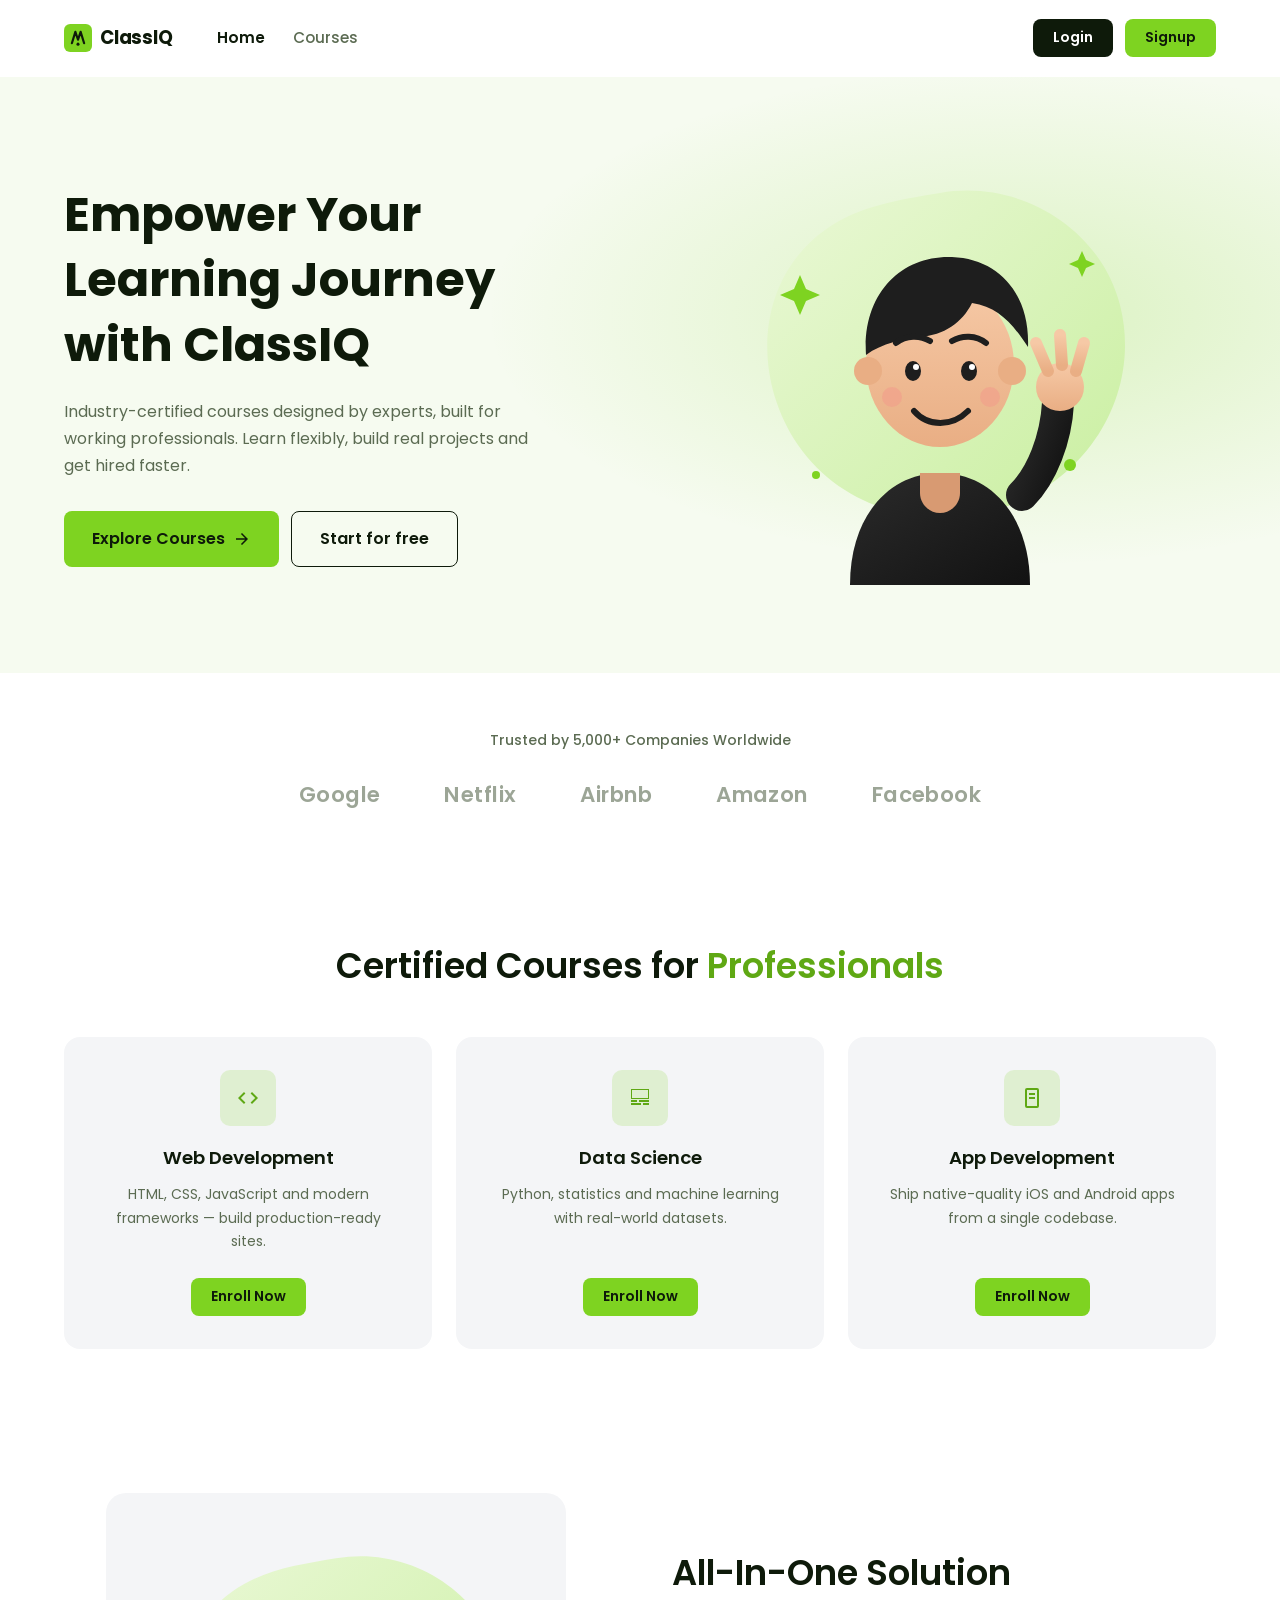
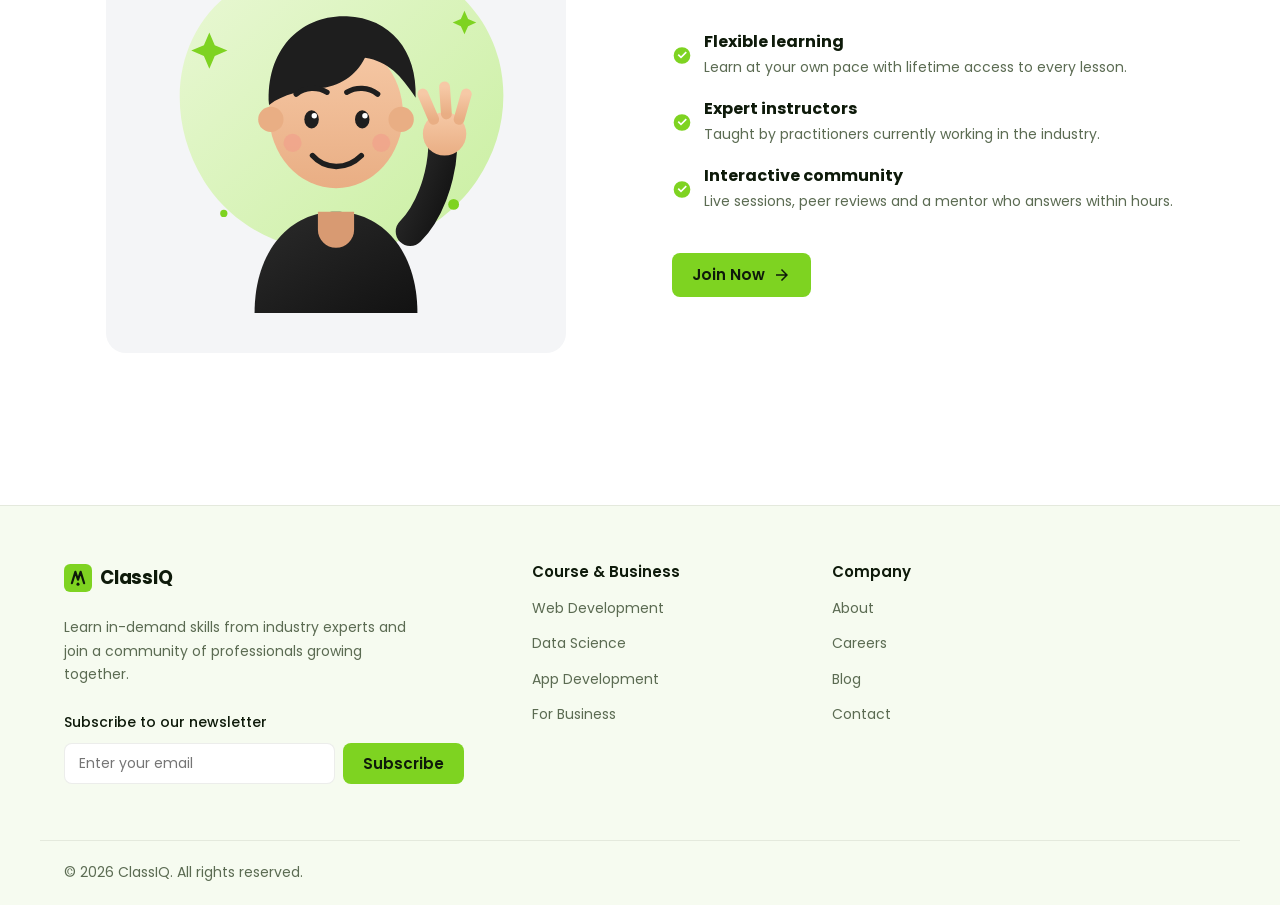
==== index.html @ 4cbecb40 "lain js" ====
<!DOCTYPE html>
<html lang="en">
<head>
  <meta charset="UTF-8" />
  <meta name="viewport" content="width=device-width, initial-scale=1.0" />
  <meta name="theme-color" content="#7ED321" />
  <title>ClassIQ — Empower Your Learning Journey</title>
  <meta name="description" content="ClassIQ is an EdTech platform offering certified courses in Web Development, Data Science and App Development." />
  <link rel="icon" type="image/svg+xml" href="assets/favicon.svg" />
  <link rel="preconnect" href="https://fonts.googleapis.com" />
  <link rel="preconnect" href="https://fonts.gstatic.com" crossorigin />
  <link href="https://fonts.googleapis.com/css2?family=Poppins:wght@400;500;600;700&display=swap" rel="stylesheet" />
  <link rel="stylesheet" href="css/styles.css" />
</head>
<body>

  <!-- ===== Navbar ===== -->
  <header class="navbar" id="navbar">
    <div class="container navbar__inner">
      <a href="index.html" class="logo" aria-label="ClassIQ home">
        <svg viewBox="0 0 64 64" width="28" height="28" aria-hidden="true">
          <rect width="64" height="64" rx="14" fill="#7ED321"/>
          <path d="M18 44 L26 18 L32 36 L38 18 L46 44" fill="none" stroke="#0E1A0A" stroke-width="5" stroke-linecap="round" stroke-linejoin="round"/>
          <circle cx="32" cy="46" r="3.5" fill="#0E1A0A"/>
        </svg>
        <span>ClassIQ</span>
      </a>

      <nav class="navbar__nav" aria-label="Primary">
        <a href="index.html" class="nav-link is-active" aria-current="page">Home</a>
        <a href="courses.html" class="nav-link">Courses</a>
      </nav>

      <div class="navbar__actions">
        <a href="signin.html" class="btn btn--dark btn--sm">Login</a>
        <a href="signup.html" class="btn btn--primary btn--sm">Signup</a>
      </div>

      <button class="icon-btn navbar__burger" id="burger" aria-label="Open menu" aria-expanded="false">
        <svg width="24" height="24" viewBox="0 0 24 24" fill="currentColor"><path d="M3 6h18v2H3V6zm0 5h18v2H3v-2zm0 5h18v2H3v-2z"/></svg>
      </button>
    </div>
  </header>

  <!-- Mobile drawer -->
  <div class="drawer" id="drawer" aria-hidden="true">
    <div class="drawer__panel">
      <div class="drawer__head">
        <a href="index.html" class="logo">
          <svg viewBox="0 0 64 64" width="24" height="24" aria-hidden="true">
            <rect width="64" height="64" rx="14" fill="#7ED321"/>
            <path d="M18 44 L26 18 L32 36 L38 18 L46 44" fill="none" stroke="#0E1A0A" stroke-width="5" stroke-linecap="round" stroke-linejoin="round"/>
            <circle cx="32" cy="46" r="3.5" fill="#0E1A0A"/>
          </svg>
          <span>ClassIQ</span>
        </a>
        <button class="icon-btn" id="drawer-close" aria-label="Close menu">
          <svg width="24" height="24" viewBox="0 0 24 24" fill="currentColor"><path d="M18.3 5.7 12 12l6.3 6.3-1.4 1.4L10.6 13.4 5.7 18.3 4.3 16.9 10.6 12 4.3 5.7 5.7 4.3l4.9 4.9 5.1-5.1z"/></svg>
        </button>
      </div>
      <nav class="drawer__nav" aria-label="Mobile">
        <a href="index.html" class="nav-link is-active">Home</a>
        <a href="courses.html" class="nav-link">Courses</a>
      </nav>
      <div class="drawer__actions">
        <a href="signin.html" class="btn btn--dark btn--block">Login</a>
        <a href="signup.html" class="btn btn--primary btn--block">Signup</a>
      </div>
    </div>
  </div>

  <main>
    <!-- ===== Hero ===== -->
    <section class="hero" aria-labelledby="hero-title">
      <div class="container hero__grid">
        <div class="hero__content reveal">
          <h1 id="hero-title">
            Empower Your<br />Learning Journey<br />with <span class="text-bold">ClassIQ</span>
          </h1>
          <p class="hero__text">
            Industry-certified courses designed by experts, built for working
            professionals. Learn flexibly, build real projects and get hired faster.
          </p>
          <div class="hero__cta">
            <a href="courses.html" class="btn btn--primary btn--lg">
              Explore Courses
              <svg width="18" height="18" viewBox="0 0 24 24" fill="currentColor" aria-hidden="true"><path d="M12 4l-1.4 1.4L16.2 11H4v2h12.2l-5.6 5.6L12 20l8-8-8-8z"/></svg>
            </a>
            <a href="signup.html" class="btn btn--outline btn--lg">Start for free</a>
          </div>
          <!-- <div class="hero__stats">
            <div class="stat"><p class="stat__value">5,000+</p><p class="stat__label">Companies hiring</p></div>
            <div class="stat"><p class="stat__value">120k+</p><p class="stat__label">Active learners</p></div>
            <div class="stat"><p class="stat__value">4.8★</p><p class="stat__label">Average rating</p></div>
          </div> -->
        </div>
        <div class="hero__media reveal" style="--delay:.12s">
          <img src="assets/hero-illustration.svg" alt="A smiling learner waving hello" width="420" height="420" fetchpriority="high" decoding="async" />
        </div>
      </div>
    </section>

    <!-- ===== Trusted by ===== -->
    <section class="trusted" aria-label="Trusted by companies">
      <div class="container">
        <p class="trusted__title">Trusted by 5,000+ Companies Worldwide</p>
        <ul class="trusted__list">
          <li>Google</li><li>Netflix</li><li>Airbnb</li><li>Amazon</li><li>Facebook</li>
        </ul>
      </div>
    </section>

    <!-- ===== Featured courses ===== -->
    <section class="section" aria-labelledby="courses-title">
      <div class="container">
        <div class="section__head reveal">
          <h2 id="courses-title">Certified Courses for <span class="text-primary-dark">Professionals</span></h2>
          <!-- <p class="section__sub">Pick a track, finish a capstone project and earn a certificate that recruiters recognise.</p> -->
        </div>
        <div class="grid grid--3">
          <article class="feature-card reveal" style="--delay:0s">
            <div class="feature-card__icon" aria-hidden="true">
              <svg width="24" height="24" viewBox="0 0 24 24" fill="currentColor"><path d="M9.4 16.6 4.8 12l4.6-4.6L8 6l-6 6 6 6 1.4-1.4zm5.2 0 4.6-4.6-4.6-4.6L16 6l6 6-6 6-1.4-1.4z"/></svg>
            </div>
            <h3>Web Development</h3>
            <p>HTML, CSS, JavaScript and modern frameworks — build production-ready sites.</p>
            <a href="courses.html" class="btn btn--primary btn--sm">Enroll Now</a>
          </article>
          <article class="feature-card reveal" style="--delay:.1s">
            <div class="feature-card__icon" aria-hidden="true">
              <svg width="24" height="24" viewBox="0 0 24 24" fill="currentColor"><path d="M3 3h18v10H3V3zm1 1v8h16V4H4zm-1 10h6v2H3v-2zm8 0h10v2H11v-2zM3 17h10v2H3v-2zm12 0h6v2h-6v-2z"/></svg>
            </div>
            <h3>Data Science</h3>
            <p>Python, statistics and machine learning with real-world datasets.</p>
            <a href="courses.html" class="btn btn--primary btn--sm">Enroll Now</a>
          </article>
          <article class="feature-card reveal" style="--delay:.2s">
            <div class="feature-card__icon" aria-hidden="true">
              <svg width="24" height="24" viewBox="0 0 24 24" fill="currentColor"><path d="M7 2h10a2 2 0 0 1 2 2v16a2 2 0 0 1-2 2H7a2 2 0 0 1-2-2V4a2 2 0 0 1 2-2zm0 2v16h10V4H7zm2 3h6v2H9V7zm0 4h6v2H9v-2z"/></svg>
            </div>
            <h3>App Development</h3>
            <p>Ship native-quality iOS and Android apps from a single codebase.</p>
            <a href="courses.html" class="btn btn--primary btn--sm">Enroll Now</a>
          </article>
        </div>
      </div>
    </section>

    <!-- ===== All-in-one ===== -->
    <section class="section" aria-labelledby="solution-title">
      <div class="container split">
        <div class="split__media reveal">
          <div class="card-surface">
            <img src="assets/hero-illustration.svg" alt="" width="420" height="420" loading="lazy" decoding="async" />
          </div>
        </div>
        <div class="split__content reveal" style="--delay:.12s">
          <h2 id="solution-title">All-In-One Solution</h2>
          <!-- <p class="section__sub">Everything you need to go from first lesson to first job offer, in one place.</p> -->
          <ul class="check-list">
            <li>
              <svg class="check-list__icon" width="20" height="20" viewBox="0 0 24 24" fill="currentColor" aria-hidden="true"><path d="M12 2a10 10 0 1 0 0 20 10 10 0 0 0 0-20zm-1.2 13.6-4-4 1.4-1.4 2.6 2.6 5.6-5.6 1.4 1.4-7 7z"/></svg>
              <div><strong>Flexible learning</strong><p>Learn at your own pace with lifetime access to every lesson.</p></div>
            </li>
            <li>
              <svg class="check-list__icon" width="20" height="20" viewBox="0 0 24 24" fill="currentColor" aria-hidden="true"><path d="M12 2a10 10 0 1 0 0 20 10 10 0 0 0 0-20zm-1.2 13.6-4-4 1.4-1.4 2.6 2.6 5.6-5.6 1.4 1.4-7 7z"/></svg>
              <div><strong>Expert instructors</strong><p>Taught by practitioners currently working in the industry.</p></div>
            </li>
            <li>
              <svg class="check-list__icon" width="20" height="20" viewBox="0 0 24 24" fill="currentColor" aria-hidden="true"><path d="M12 2a10 10 0 1 0 0 20 10 10 0 0 0 0-20zm-1.2 13.6-4-4 1.4-1.4 2.6 2.6 5.6-5.6 1.4 1.4-7 7z"/></svg>
              <div><strong>Interactive community</strong><p>Live sessions, peer reviews and a mentor who answers within hours.</p></div>
            </li>
          </ul>
          <a href="signup.html" class="btn btn--primary">
            Join Now
            <svg width="18" height="18" viewBox="0 0 24 24" fill="currentColor" aria-hidden="true"><path d="M12 4l-1.4 1.4L16.2 11H4v2h12.2l-5.6 5.6L12 20l8-8-8-8z"/></svg>
          </a>
        </div>
      </div>
    </section>
  </main>

  <!-- ===== Footer ===== -->
  <footer class="footer">
    <div class="container footer__inner">
      <div class="footer__brand">
        <a href="index.html" class="logo">
          <svg viewBox="0 0 64 64" width="28" height="28" aria-hidden="true">
            <rect width="64" height="64" rx="14" fill="#7ED321"/>
            <path d="M18 44 L26 18 L32 36 L38 18 L46 44" fill="none" stroke="#0E1A0A" stroke-width="5" stroke-linecap="round" stroke-linejoin="round"/>
            <circle cx="32" cy="46" r="3.5" fill="#0E1A0A"/>
          </svg>
          <span>ClassIQ</span>
        </a>
        <p>Learn in-demand skills from industry experts and join a community of professionals growing together.</p>
        <form id="subscribe-form" class="subscribe" novalidate>
          <label class="subscribe__label" for="subscribe-email">Subscribe to our newsletter</label>
          <div class="subscribe__row">
            <input type="email" id="subscribe-email" name="email" placeholder="Enter your email" autocomplete="email" aria-label="Email address" />
            <button type="submit" class="btn btn--primary">Subscribe</button>
          </div>
          <p class="field-error" id="subscribe-error" role="alert" hidden></p>
        </form>
      </div>

      <div class="footer__col">
        <h4>Course &amp; Business</h4>
        <ul>
          <li><a href="courses.html">Web Development</a></li>
          <li><a href="courses.html">Data Science</a></li>
          <li><a href="courses.html">App Development</a></li>
          <li><a href="courses.html">For Business</a></li>
        </ul>
      </div>

      <div class="footer__col">
        <h4>Company</h4>
        <ul>
          <li><a href="courses.html">About</a></li>
          <li><a href="courses.html">Careers</a></li>
          <li><a href="courses.html">Blog</a></li>
          <li><a href="courses.html">Contact</a></li>
        </ul>
      </div>

      
    </div>
    <div class="container footer__bottom">
      <p>© <span id="year"></span> ClassIQ. All rights reserved.</p>
    </div>
  </footer>

  <div class="toast" id="toast" role="status">You're subscribed. Welcome aboard!</div>

  <script src="js/main.js"></script>
</body>
</html>
---- css/styles.css ----
/* ============================================
   ClassIQ — design tokens
   ============================================ */
:root {
  --color-primary: #7ED321;
  --color-primary-light: #8FE03A;
  --color-primary-dark: #5FA814;
  --color-ink: #0E1A0A;
  --color-text: #0E1A0A;
  --color-text-secondary: #5B6B52;
  --color-bg: #FFFFFF;
  --color-bg-subtle: #F6FBF0;
  --color-bg-card: #F4F5F7;
  --color-divider: rgba(14, 26, 10, 0.08);
  --color-error: #D32F2F;
  --color-warning: #ED6C02;
  --color-success: #2E7D32;

  --radius-sm: 8px;
  --radius-md: 12px;
  --radius-lg: 16px;
  --radius-xl: 20px;

  --font: "Poppins", "Segoe UI", Roboto, Helvetica, Arial, sans-serif;
  --nav-height: 76px;

  --shadow-card-hover: 0 20px 40px rgba(14, 26, 10, 0.10);
  --shadow-btn: 0 8px 20px rgba(126, 211, 33, 0.35);
}

/* ============================================
   Reset & base
   ============================================ */
*,
*::before,
*::after { box-sizing: border-box; margin: 0; padding: 0; }

html { scroll-behavior: smooth; }

body {
  font-family: var(--font);
  font-size: 1rem;
  line-height: 1.7;
  color: var(--color-text);
  background: var(--color-bg);
  -webkit-font-smoothing: antialiased;
  display: flex;
  flex-direction: column;
  min-height: 100dvh;
}

main { flex: 1; }

img, svg { display: block; max-width: 100%; height: auto; }

a { color: inherit; }

button { font-family: inherit; cursor: pointer; }

input { font-family: inherit; }

h1, h2, h3, h4 { line-height: 1.35; font-weight: 600; }

h1 { font-size: clamp(1.9rem, 4.5vw, 3rem); font-weight: 700; }
h2 { font-size: clamp(1.5rem, 3vw, 2.2rem); }
h3 { font-size: 1.15rem; }

@media (prefers-reduced-motion: reduce) {
  *, *::before, *::after {
    animation: none !important;
    transition: none !important;
  }
}

/* ============================================
   Layout helpers
   ============================================ */
.container {
  width: 100%;
  max-width: 1200px;
  margin-inline: auto;
  padding-inline: 24px;
}

.section { padding-block: 72px; }

.section__head { text-align: center; margin-bottom: 48px; }
.section__sub {
  color: var(--color-text-secondary);
  margin-top: 12px;
  max-width: 560px;
}
.section__head .section__sub { margin-inline: auto; }

.text-bold { font-weight: 700; }
.text-primary-dark { color: var(--color-primary-dark); }

.grid { display: grid; gap: 24px; }
.grid--3 { grid-template-columns: repeat(3, 1fr); }

/* ============================================
   Buttons
   ============================================ */
.btn {
  display: inline-flex;
  align-items: center;
  justify-content: center;
  gap: 8px;
  padding: 9px 20px;
  border: 0;
  border-radius: var(--radius-sm);
  font-weight: 600;
  font-size: 0.95rem;
  text-decoration: none;
  transition: transform .15s ease, box-shadow .15s ease, background-color .15s ease;
}
.btn:hover { transform: translateY(-1px); }
.btn:active { transform: translateY(0); }

.btn--primary { background: var(--color-primary); color: var(--color-ink); }
.btn--primary:hover { background: var(--color-primary-light); box-shadow: var(--shadow-btn); }

.btn--dark { background: var(--color-ink); color: #FFFFFF; }
.btn--dark:hover { background: #1F2E19; }

.btn--outline {
  background: transparent;
  color: var(--color-text);
  border: 1.5px solid var(--color-ink);
}
.btn--outline:hover { background: var(--color-bg-subtle); }

.btn--sm { padding: 7px 20px; font-size: 0.875rem; }
.btn--lg { padding: 13px 28px; font-size: 1rem; }
.btn--block { width: 100%; }
.btn[disabled] { opacity: .6; cursor: not-allowed; transform: none; }

.icon-btn {
  display: inline-flex;
  align-items: center;
  justify-content: center;
  width: 36px;
  height: 36px;
  border: 0;
  border-radius: 50%;
  background: transparent;
  color: inherit;
  transition: background-color .15s ease;
}
.icon-btn:hover { background: rgba(14, 26, 10, 0.06); }

/* ============================================
   Navbar
   ============================================ */
.navbar {
  position: sticky;
  top: 0;
  z-index: 100;
  background: rgba(255, 255, 255, 0.85);
  backdrop-filter: saturate(180%) blur(12px);
  border-bottom: 1px solid transparent;
  transition: border-color .2s ease;
}
.navbar.is-scrolled { border-bottom-color: var(--color-divider); }

.navbar__inner {
  display: flex;
  align-items: center;
  gap: 16px;
  min-height: var(--nav-height);
}

.logo {
  display: inline-flex;
  align-items: center;
  gap: 8px;
  text-decoration: none;
  color: var(--color-text);
}
.logo span { font-weight: 700; font-size: 1.15rem; letter-spacing: -0.01em; }

.navbar__nav { display: flex; gap: 4px; margin-left: 16px; }
.nav-link {
  padding: 6px 12px;
  border-radius: var(--radius-sm);
  font-weight: 500;
  font-size: 0.95rem;
  color: var(--color-text-secondary);
  text-decoration: none;
  transition: color .15s ease;
}
.nav-link:hover { color: var(--color-text); }
.nav-link.is-active { color: var(--color-text); font-weight: 600; }

.navbar__actions { margin-left: auto; display: flex; gap: 12px; }
.navbar__burger { display: none; }

/* Mobile drawer */
.drawer {
  position: fixed;
  inset: 0;
  z-index: 200;
  background: rgba(14, 26, 10, 0.4);
  opacity: 0;
  visibility: hidden;
  transition: opacity .2s ease, visibility .2s ease;
}
.drawer.is-open { opacity: 1; visibility: visible; }

.drawer__panel {
  position: absolute;
  top: 0; right: 0; bottom: 0;
  width: 280px;
  background: var(--color-bg);
  padding: 16px;
  display: flex;
  flex-direction: column;
  transform: translateX(100%);
  transition: transform .25s ease;
}
.drawer.is-open .drawer__panel { transform: translateX(0); }

.drawer__head {
  display: flex;
  align-items: center;
  justify-content: space-between;
  margin-bottom: 8px;
}
.drawer__nav { display: grid; gap: 4px; padding-block: 8px; border-top: 1px solid var(--color-divider); }
.drawer__actions { margin-top: auto; display: grid; gap: 12px; }

/* ============================================
   Hero
   ============================================ */
.hero {
  position: relative;
  overflow: hidden;
  background: var(--color-bg-subtle);
}
.hero::before {
  content: "";
  position: absolute;
  inset: 0;
  background: radial-gradient(60% 60% at 80% 40%, rgba(126, 211, 33, 0.22) 0%, transparent 70%);
  pointer-events: none;
}

.hero__grid {
  position: relative;
  display: grid;
  grid-template-columns: 1fr 1fr;
  gap: 48px;
  align-items: center;
  padding-block: 88px;
}

.hero__text { color: var(--color-text-secondary); margin-top: 20px; max-width: 480px; }
.hero__cta { display: flex; gap: 12px; margin-top: 32px; flex-wrap: wrap; }

.hero__stats { display: flex; gap: 40px; margin-top: 40px; flex-wrap: wrap; }
.stat__value { font-size: 1.35rem; font-weight: 700; }
.stat__label { font-size: 0.875rem; color: var(--color-text-secondary); }

.hero__media { max-width: 460px; margin-inline: auto; animation: float 6s ease-in-out infinite; }

@keyframes float {
  0%, 100% { transform: translateY(0); }
  50% { transform: translateY(-12px); }
}

/* ============================================
   Trusted by
   ============================================ */
.trusted { padding-block: 56px; }
.trusted__title {
  text-align: center;
  color: var(--color-text-secondary);
  font-weight: 500;
  font-size: 0.875rem;
}
.trusted__list {
  list-style: none;
  display: flex;
  flex-wrap: wrap;
  justify-content: center;
  gap: 24px 64px;
  margin-top: 24px;
  font-size: 1.35rem;
  font-weight: 600;
  color: var(--color-text-secondary);
}
.trusted__list li {
  opacity: .6;
  letter-spacing: 0.02em;
  transition: opacity .2s ease, color .2s ease;
}
.trusted__list li:hover { opacity: 1; color: var(--color-text); }

/* ============================================
   Feature cards (home)
   ============================================ */
.feature-card {
  background: var(--color-bg-card);
  border: 1px solid transparent;
  border-radius: var(--radius-lg);
  padding: 32px;
  display: flex;
  flex-direction: column;
  align-items: center;
  text-align: center;
  transition: transform .25s ease, box-shadow .25s ease, border-color .25s ease;
}
.feature-card:hover {
  transform: translateY(-6px);
  box-shadow: var(--shadow-card-hover);
  border-color: var(--color-primary);
}
.feature-card__icon {
  width: 56px;
  height: 56px;
  border-radius: 10px;
  display: grid;
  place-items: center;
  background: rgba(126, 211, 33, 0.18);
  color: var(--color-primary-dark);
  margin-bottom: 20px;
}
.feature-card p {
  color: var(--color-text-secondary);
  font-size: 0.875rem;
  margin-block: 12px 24px;
  flex: 1;
}

/* ============================================
   Split section (All-in-one)
   ============================================ */
.split {
  display: grid;
  grid-template-columns: 1fr 1fr;
  gap: 64px;
  align-items: center;
}
.card-surface {
  background: var(--color-bg-card);
  border-radius: var(--radius-xl);
  padding: 40px;
  max-width: 460px;
  margin-inline: auto;
}

.check-list { list-style: none; margin-block: 24px 32px; }
.check-list li { display: flex; gap: 12px; padding-block: 8px; }
.check-list__icon { color: var(--color-primary); flex-shrink: 0; margin-top: 4px; }
.check-list p { color: var(--color-text-secondary); font-size: 0.875rem; }

/* ============================================
   Courses page
   ============================================ */
.courses-banner {
  margin-top: 32px;
  background: var(--color-bg-card);
  border-radius: var(--radius-xl);
  padding: 40px 48px;
  overflow: hidden;
}
.courses-banner__grid {
  display: grid;
  grid-template-columns: 7fr 5fr;
  gap: 32px;
  align-items: center;
}
.courses-banner__media { max-width: 300px; margin-left: auto; }

.search-box {
  display: flex;
  align-items: center;
  gap: 10px;
  margin-top: 24px;
  max-width: 420px;
  background: #FFFFFF;
  border: 1px solid var(--color-divider);
  border-radius: var(--radius-sm);
  padding: 10px 14px;
  color: var(--color-text-secondary);
}
.search-box:focus-within { border-color: var(--color-primary); }
.search-box input {
  border: 0;
  outline: 0;
  flex: 1;
  font-size: 0.95rem;
  background: transparent;
  color: var(--color-text);
}

.courses-toolbar {
  display: flex;
  justify-content: space-between;
  align-items: center;
  gap: 16px;
  flex-wrap: wrap;
}
.courses-heading {
  display: flex;
  align-items: center;
  gap: 6px;
}
.courses-heading svg { color: var(--color-primary); }

.chip-group { display: flex; flex-wrap: wrap; gap: 8px; }
.chip {
  padding: 5px 14px;
  border-radius: 16px;
  border: 1px solid var(--color-divider);
  background: transparent;
  font-weight: 500;
  font-size: 0.8125rem;
  color: var(--color-text-secondary);
  transition: background-color .15s ease, color .15s ease, border-color .15s ease;
}
.chip:hover { border-color: var(--color-primary); }
.chip.is-active {
  background: var(--color-primary);
  border-color: var(--color-primary);
  color: var(--color-ink);
}

.courses-count { color: var(--color-text-secondary); font-size: 0.875rem; margin-block: 16px 8px; }

.course-card {
  background: var(--color-bg-card);
  border: 1px solid transparent;
  border-radius: var(--radius-lg);
  overflow: hidden;
  display: flex;
  flex-direction: column;
  height: 100%;
  transition: transform .25s ease, box-shadow .25s ease, border-color .25s ease;
}
.course-card:hover {
  transform: translateY(-4px);
  box-shadow: 0 16px 32px rgba(14, 26, 10, 0.10);
  border-color: var(--color-primary);
}
.course-card__cover {
  height: 120px;
  position: relative;
  background: linear-gradient(135deg, rgba(126, 211, 33, 0.35), rgba(126, 211, 33, 0.08));
}
.badge-popular {
  position: absolute;
  top: 12px; left: 12px;
  background: var(--color-primary);
  color: var(--color-ink);
  font-weight: 600;
  font-size: 0.75rem;
  padding: 2px 10px;
  border-radius: 12px;
}
.course-card__body { padding: 20px; flex: 1; display: flex; flex-direction: column; }
.course-card__meta { display: flex; gap: 8px; margin-bottom: 12px; flex-wrap: wrap; }
.chip--static { pointer-events: none; }
.chip--beginner { color: var(--color-success); border-color: var(--color-success); }
.chip--intermediate { color: var(--color-warning); border-color: var(--color-warning); }
.chip--advanced { color: var(--color-error); border-color: var(--color-error); }

.course-card__stats {
  display: flex;
  gap: 16px;
  margin-top: 12px;
  color: var(--color-text-secondary);
  font-size: 0.875rem;
}
.course-card__stats span { display: inline-flex; align-items: center; gap: 5px; }

.course-card__footer {
  display: flex;
  justify-content: space-between;
  align-items: center;
  padding: 0 16px 16px;
}
.course-card__price { font-weight: 700; }

.empty-state { text-align: center; padding-block: 64px; }
.empty-state p { color: var(--color-text-secondary); margin-block: 8px 16px; }

/* ============================================
   Auth pages
   ============================================ */
.auth-page {
  min-height: calc(100dvh - var(--nav-height));
  display: grid;
  place-items: center;
  padding-block: 48px;
  background: radial-gradient(50% 50% at 50% 0%, rgba(126, 211, 33, 0.14), transparent 70%);
}

.auth-card {
  width: 100%;
  max-width: 440px;
  background: var(--color-bg-card);
  border: 1px solid var(--color-divider);
  border-radius: var(--radius-lg);
  padding: 32px;
}
.auth-card h1 { text-align: center; font-size: 1.5rem; }
.auth-card__sub {
  text-align: center;
  color: var(--color-text-secondary);
  font-size: 0.875rem;
  margin-top: 8px;
}
.auth-card form { margin-top: 24px; display: grid; gap: 12px; }
.auth-card__footer {
  text-align: center;
  color: var(--color-text-secondary);
  font-size: 0.875rem;
  margin-top: 24px;
}
.auth-card__footer a { font-weight: 600; }

.field label { display: block; font-size: 0.875rem; font-weight: 500; margin-bottom: 4px; }
.field input {
  width: 100%;
  padding: 10px 14px;
  border: 1px solid var(--color-divider);
  border-radius: var(--radius-sm);
  font-size: 0.95rem;
  background: #FFFFFF;
  outline: none;
  transition: border-color .15s ease;
}
.field input:focus { border-color: var(--color-primary); }
.field.has-error input { border-color: var(--color-error); }

.field-error { color: var(--color-error); font-size: 0.8125rem; margin-top: 4px; }

.password-wrap { position: relative; }
.password-wrap input { padding-right: 44px; }
.password-toggle { position: absolute; top: 50%; right: 6px; transform: translateY(-50%); }

.form-row {
  display: flex;
  justify-content: space-between;
  align-items: center;
  font-size: 0.875rem;
}
.checkbox { display: inline-flex; align-items: center; gap: 8px; color: var(--color-text-secondary); }
.form-link { text-decoration: none; }
.form-link:hover { text-decoration: underline; }

.alert {
  padding: 12px 16px;
  border-radius: var(--radius-sm);
  font-size: 0.875rem;
  margin-bottom: 16px;
}
.alert--success {
  background: rgba(126, 211, 33, 0.18);
  color: var(--color-text);
}

.strength__bar {
  height: 6px;
  border-radius: 3px;
  background: rgba(14, 26, 10, 0.08);
  overflow: hidden;
}
.strength__bar span {
  display: block;
  height: 100%;
  width: 0;
  border-radius: 3px;
  background: var(--color-error);
  transition: width .25s ease, background-color .25s ease;
}
.strength__label { font-size: 0.8125rem; color: var(--color-text-secondary); margin-top: 6px; }

/* ============================================
   Footer
   ============================================ */
.footer {
  background: var(--color-bg-subtle);
  border-top: 1px solid var(--color-divider);
  margin-top: 80px;
}
.footer__inner {
  display: grid;
  grid-template-columns: 5fr 3fr 3fr 1fr;
  gap: 48px;
  padding-block: 56px;
}
.footer__brand p {
  color: var(--color-text-secondary);
  font-size: 0.875rem;
  margin-top: 16px;
  max-width: 360px;
}
.footer__col h4 { font-size: 0.9375rem; margin-bottom: 12px; }
.footer__col ul { list-style: none; display: grid; gap: 8px; }
.footer__col a {
  color: var(--color-text-secondary);
  font-size: 0.875rem;
  text-decoration: none;
}
.footer__col a:hover { color: var(--color-text); }
.social-row { display: flex; gap: 4px; }

.subscribe { margin-top: 24px; max-width: 400px; }
.subscribe__label { font-size: 0.875rem; font-weight: 500; display: block; margin-bottom: 8px; }
.subscribe__row { display: flex; gap: 8px; flex-wrap: wrap; }
.subscribe__row input {
  flex: 1;
  min-width: 180px;
  padding: 9px 14px;
  border: 1px solid var(--color-divider);
  border-radius: var(--radius-sm);
  font-size: 0.875rem;
  outline: none;
  background: #FFFFFF;
}
.subscribe__row input:focus { border-color: var(--color-primary); }
.subscribe .field-error { margin-top: 6px; }

.footer__bottom {
  border-top: 1px solid var(--color-divider);
  padding-block: 20px;
  color: var(--color-text-secondary);
  font-size: 0.875rem;
}

/* Toast */
.toast {
  position: fixed;
  bottom: 24px;
  left: 50%;
  transform: translate(-50%, 16px);
  background: var(--color-primary);
  color: var(--color-ink);
  font-weight: 500;
  font-size: 0.875rem;
  padding: 12px 24px;
  border-radius: var(--radius-sm);
  opacity: 0;
  visibility: hidden;
  transition: opacity .25s ease, transform .25s ease, visibility .25s ease;
  z-index: 300;
}
.toast.is-visible { opacity: 1; visibility: visible; transform: translate(-50%, 0); }

/* ============================================
   404
   ============================================ */
.notfound {
  min-height: 80dvh;
  display: flex;
  flex-direction: column;
  align-items: center;
  justify-content: center;
  text-align: center;
  padding: 24px;
}
.notfound__code { font-size: clamp(4rem, 12vw, 8rem); font-weight: 700; color: var(--color-primary); line-height: 1; }
.notfound h1 { font-size: clamp(1.4rem, 3vw, 2rem); margin-top: 16px; }
.notfound .btn { margin-top: 32px; }

/* ============================================
   Reveal on scroll
   ============================================ */
.reveal {
  opacity: 0;
  transform: translateY(20px);
  transition: opacity .6s ease var(--delay, 0s), transform .6s cubic-bezier(.2, .7, .2, 1) var(--delay, 0s);
}
.reveal.is-visible { opacity: 1; transform: none; }

@media (max-width: 900px) {
  :root { --nav-height: 64px; }

  .navbar__nav, .navbar__actions { display: none; }
  .navbar__burger { display: inline-flex; }

  .section { padding-block: 56px; }
  .grid--3 { grid-template-columns: repeat(2, 1fr); }

  .hero__grid { grid-template-columns: 1fr; padding-block: 56px; gap: 40px; }
  .split { grid-template-columns: 1fr; gap: 40px; }

  .courses-banner { padding: 32px 24px; }
  .courses-banner__grid { grid-template-columns: 1fr; }
  .courses-banner__media { display: none; }

  .footer__inner { grid-template-columns: 1fr 1fr; gap: 40px; }
  .footer__brand { grid-column: 1 / -1; }
}

@media (max-width: 600px) {
  .grid--3 { grid-template-columns: 1fr; }
  .hero__stats { gap: 24px; }
  .footer__inner { grid-template-columns: 1fr; gap: 32px; padding-block: 40px; }
  .courses-toolbar { align-items: flex-start; flex-direction: column; }
  .auth-card { padding: 24px; margin-inline: 16px; }
}
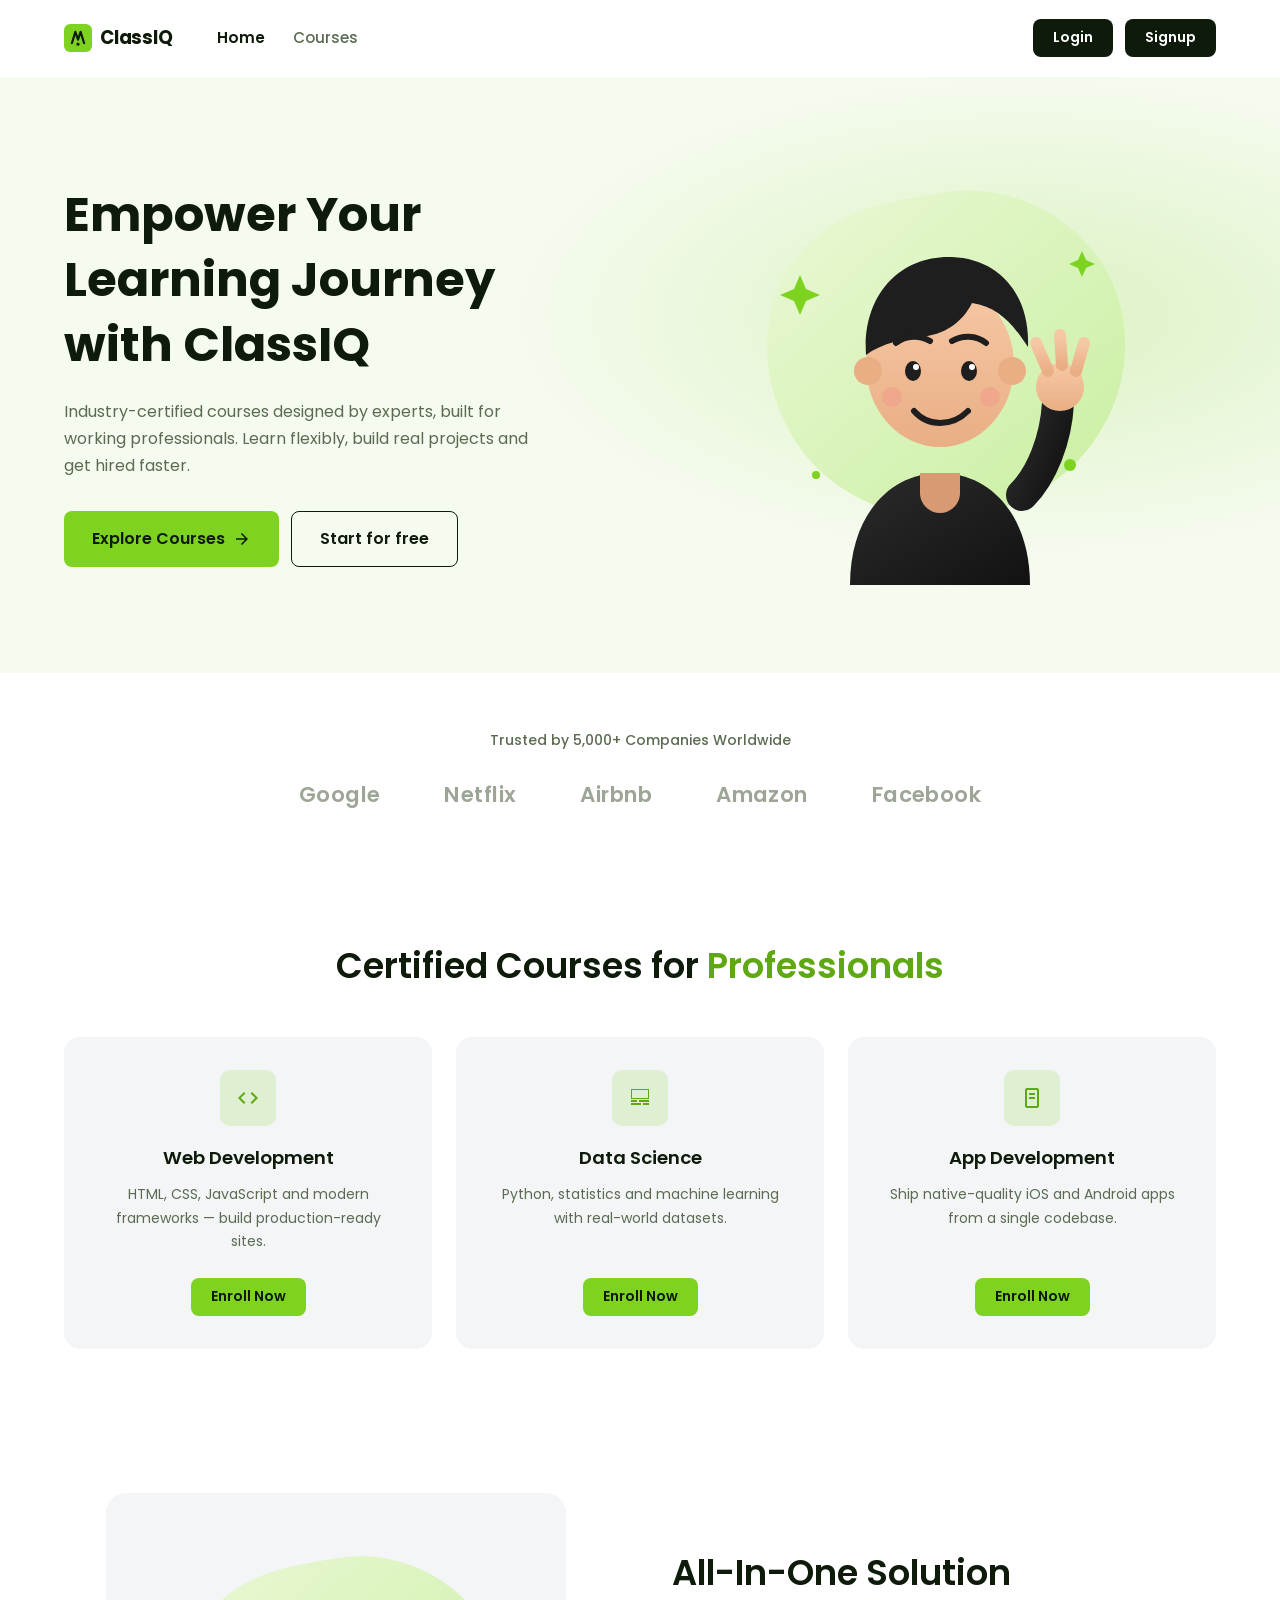
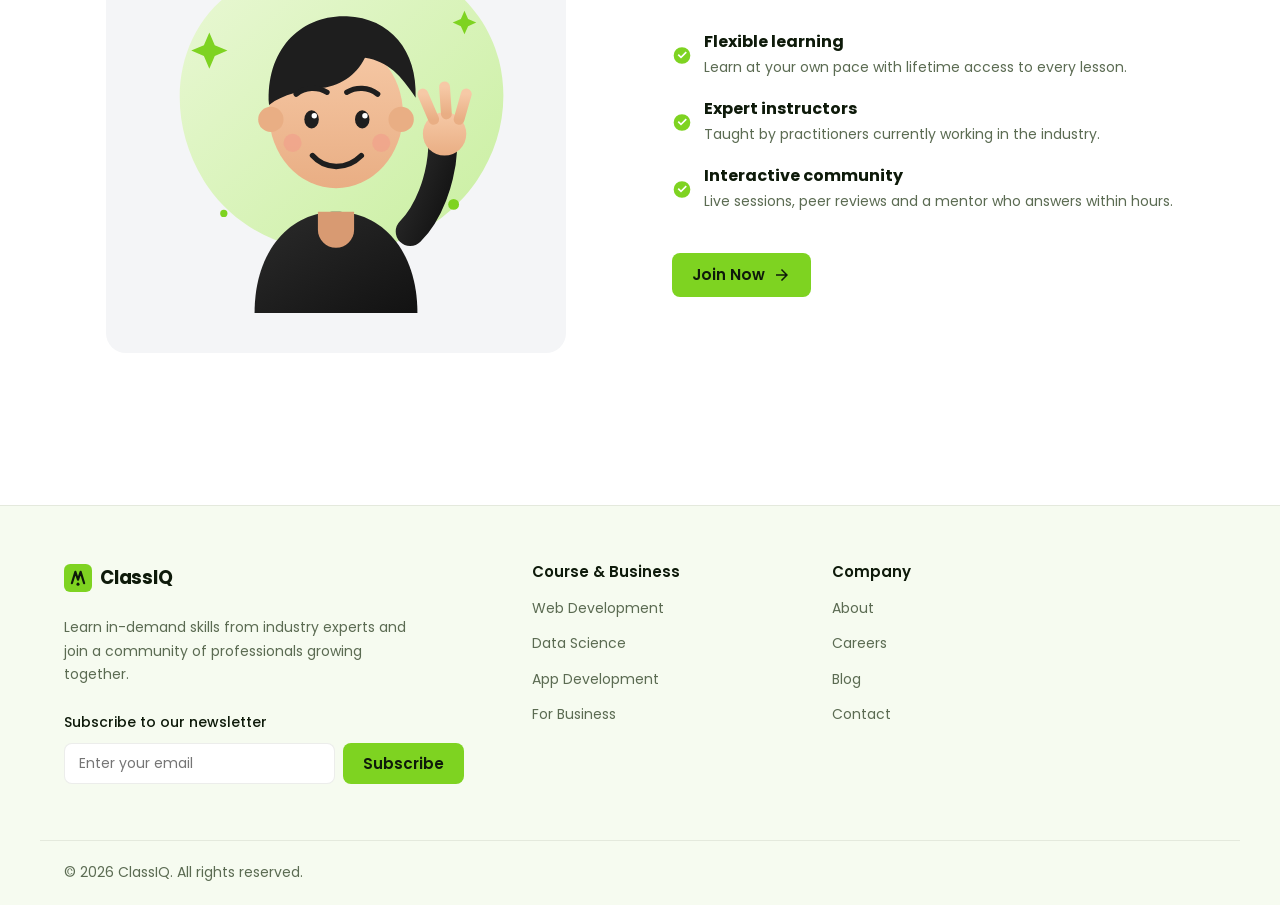
==== commit a902c84b: "changes" ====
--- a/index.html
+++ b/index.html
@@ -33,7 +33,7 @@
 
       <div class="navbar__actions">
         <a href="signin.html" class="btn btn--dark btn--sm">Login</a>
-        <a href="signup.html" class="btn btn--primary btn--sm">Signup</a>
+        <a href="signup.html" class="btn btn--dark btn--sm">Signup</a>
       </div>
 
       <button class="icon-btn navbar__burger" id="burger" aria-label="Open menu" aria-expanded="false">
